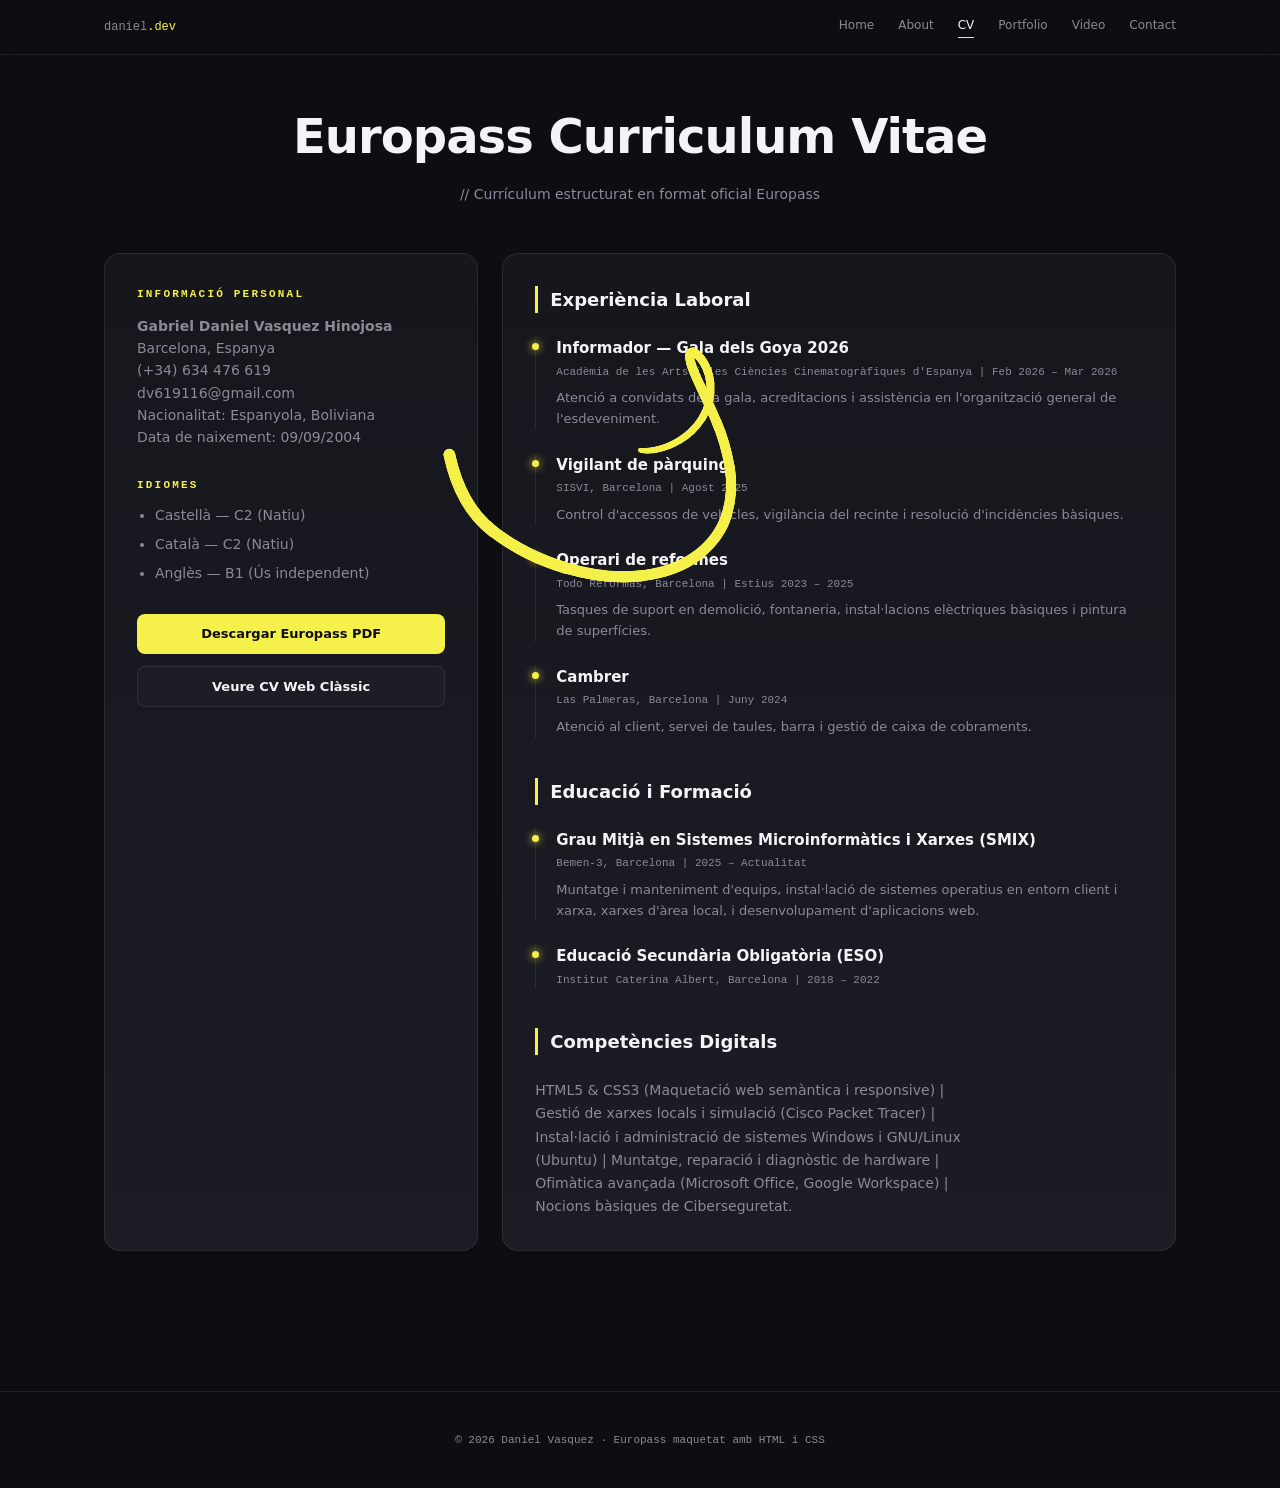
==== europass.html @ 52f86ac4 "Update" ====
<!DOCTYPE html>
<html lang="ca">

<head>
  <meta charset="UTF-8">
  <title>Europass HTML · Daniel Vasquez</title>
  <link rel="stylesheet" href="css/styles.css">
</head>

<body>

  <!-- He consultat CodePen i W3Schools per al codi. -->
  <canvas id="cursor-canvas"></canvas>

  <header class="navbar">
    <div class="nav-inner">
      <a href="index.html" class="brand">daniel<span class="accent">.dev</span></a>
      <nav class="nav-links">
        <a href="index.html#home">Home</a>
        <a href="index.html#about">About</a>
        <a href="index.html#cv" class="active">CV</a>
        <a href="index.html#portfolio">Portfolio</a>
        <a href="index.html#video">Video</a>
        <a href="index.html#contact">Contact</a>
      </nav>
    </div>
  </header>

  <main class="container">
    <section class="snap-section">
      <h2 class="section-title">Europass Curriculum Vitae</h2>
      <p class="section-subtitle">// Currículum estructurat en format oficial Europass</p>

      <div class="cv-grid">
        <aside class="cv-side">
          <h3>Informació Personal</h3>
          <p>
            <strong>Gabriel Daniel Vasquez Hinojosa</strong><br>
            Barcelona, Espanya<br>
            (+34) 634 476 619<br>
            dv619116@gmail.com<br>
            Nacionalitat: Espanyola, Boliviana<br>
            Data de naixement: 09/09/2004
          </p>

          <h3>Idiomes</h3>
          <ul>
            <li>Castellà — C2 (Natiu)</li>
            <li>Català — C2 (Natiu)</li>
            <li>Anglès — B1 (Ús independent)</li>
          </ul>

          <div class="download-row" style="margin-top: 30px;">
            <a class="btn btn-primary" href="img/europass.pdf" target="_blank" rel="noopener">Descargar Europass PDF</a>
            <a class="btn btn-outline" href="index.html#cv">Veure CV Web Clàssic</a>
          </div>
        </aside>

        <div class="cv-main-box">
          <h3>Experiència Laboral</h3>

          <div class="timeline-item">
            <h4>Informador — Gala dels Goya 2026</h4>
            <small>Acadèmia de les Arts i les Ciències Cinematogràfiques d'Espanya | Feb 2026 – Mar 2026</small>
            <p>Atenció a convidats de la gala, acreditacions i assistència en l'organització general de l'esdeveniment.</p>
          </div>

          <div class="timeline-item">
            <h4>Vigilant de pàrquing</h4>
            <small>SISVI, Barcelona | Agost 2025</small>
            <p>Control d'accessos de vehicles, vigilància del recinte i resolució d'incidències bàsiques.</p>
          </div>

          <div class="timeline-item">
            <h4>Operari de reformes</h4>
            <small>Todo Reformas, Barcelona | Estius 2023 – 2025</small>
            <p>Tasques de suport en demolició, fontaneria, instal·lacions elèctriques bàsiques i pintura de superfícies.</p>
          </div>

          <div class="timeline-item">
            <h4>Cambrer</h4>
            <small>Las Palmeras, Barcelona | Juny 2024</small>
            <p>Atenció al client, servei de taules, barra i gestió de caixa de cobraments.</p>
          </div>

          <h3>Educació i Formació</h3>

          <div class="timeline-item">
            <h4>Grau Mitjà en Sistemes Microinformàtics i Xarxes (SMIX)</h4>
            <small>Bemen-3, Barcelona | 2025 – Actualitat</small>
            <p>Muntatge i manteniment d'equips, instal·lació de sistemes operatius en entorn client i xarxa, xarxes d'àrea local, i desenvolupament d'aplicacions web.</p>
          </div>

          <div class="timeline-item">
            <h4>Educació Secundària Obligatòria (ESO)</h4>
            <small>Institut Caterina Albert, Barcelona | 2018 – 2022</small>
          </div>

          <h3>Competències Digitals</h3>
          <p class="paragraph" style="margin-top: 10px;">
            HTML5 & CSS3 (Maquetació web semàntica i responsive) | Gestió de xarxes locals i simulació (Cisco Packet Tracer) | Instal·lació i administració de sistemes Windows i GNU/Linux (Ubuntu) | Muntatge, reparació i diagnòstic de hardware | Ofimàtica avançada (Microsoft Office, Google Workspace) | Nocions bàsiques de Ciberseguretat.
          </p>
        </div>
      </div>
    </section>
  </main>

  <footer>
    <div class="container">
      <p>© 2026 Daniel Vasquez · Europass maquetat amb HTML i CSS</p>
    </div>
  </footer>

  <!-- Enllaç del cursor per a l'animació. -->
  <script src="js/cursor.js"></script>
</body>
</html>
---- css/styles.css ----
/* He consultat W3Schools com a ajuda per a aquest codi */

:root {
  --bg: #0d0d12;
  --surface: #16161d;
  --surface-2: #1c1c25;
  --fg: #f4f4f7;
  --muted: #8a8a98;
  --border: rgba(255, 255, 255, .08);
  --input-bg: rgba(255, 255, 255, .03);
  --primary: #f5f04a;
  --primary-fg: #0d0d12;
  --radius: 16px;
  --grid-color: rgba(255, 255, 255, .04);
  --font-display: "Space Grotesk", system-ui, sans-serif;
  --font-mono: "JetBrains Mono", ui-monospace, monospace;
}

* {
  box-sizing: border-box;
  margin: 0;
  padding: 0;
  border-color: var(--border);
}

html {
  scroll-behavior: smooth;
}

body {
  font-family: var(--font-display);
  background: var(--bg);
  color: var(--fg);
  -webkit-font-smoothing: antialiased;
  line-height: 1.5;
  overflow-x: hidden;
  position: relative;
}

a {
  color: inherit;
  text-decoration: none;
}

button {
  font-family: inherit;
  cursor: pointer;
  border: none;
  background: none;
  color: inherit;
}

img {
  display: block;
  max-width: 100%;
}

.container {
  max-width: 1120px;
  margin: 0 auto;
  padding: 0 24px;
}

.muted {
  color: var(--muted);
}

.accent {
  color: var(--primary);
}

.mono {
  font-family: var(--font-mono);
}

.small {
  font-size: 12px;
}

.bg-grid {
  position: absolute;
  inset: 0;
  background-image:
    linear-gradient(to right, var(--grid-color) 1px, transparent 1px),
    linear-gradient(to bottom, var(--grid-color) 1px, transparent 1px);
  background-size: 48px 48px;
  opacity: .6;
  pointer-events: none;
}

.glow-spot {
  position: absolute;
  inset-inline: 0;
  top: 0;
  height: 600px;
  background: radial-gradient(60% 60% at 50% 0%, rgba(245, 240, 74, .08), transparent 70%);
  pointer-events: none;
}

.glow-spot.soft {
  height: 360px;
  opacity: .5;
}

.preloader {
  position: fixed;
  inset: 0;
  z-index: 100;
  display: grid;
  place-items: center;
  background: var(--bg);
  animation: fadeOutPreloader 0.5s ease-out 1.6s forwards;
}

.preloader-inner {
  display: flex;
  flex-direction: column;
  align-items: center;
  gap: 16px;
}

.preloader-icons {
  display: flex;
  gap: 8px;
}

.pi-chip {
  display: grid;
  place-items: center;
  width: 32px;
  height: 32px;
  border-radius: 8px;
  background: linear-gradient(180deg, var(--surface), var(--surface-2));
  border: 1px solid var(--border);
  color: var(--muted);
  font-size: 11px;
  font-family: var(--font-mono);
}

.pi-chip.pi-active {
  color: var(--primary);
}

.preloader-text {
  text-align: center;
  font-weight: 600;
  font-size: 14px;
  margin: 0;
  line-height: 1.3;
}

.preloader-url {
  font-family: var(--font-mono);
  font-size: 10px;
  color: var(--muted);
  padding: 4px 10px;
  border-radius: 6px;
  background: linear-gradient(180deg, var(--surface), var(--surface-2));
  border: 1px solid var(--border);
}

@keyframes fadeOutPreloader {
  0% {
    opacity: 1;
    pointer-events: auto;
  }

  99% {
    opacity: 0;
    pointer-events: auto;
  }

  100% {
    opacity: 0;
    pointer-events: none;
    transform: translateY(-12px);
    visibility: hidden;
  }
}

.navbar {
  position: fixed;
  inset-inline: 0;
  top: 0;
  z-index: 50;
  backdrop-filter: blur(12px);
  -webkit-backdrop-filter: blur(12px);
  border-bottom: 1px solid var(--border);
}

.nav-inner {
  max-width: 1120px;
  margin: 0 auto;
  padding: 16px 24px;
  display: flex;
  align-items: center;
  justify-content: space-between;
}

.brand {
  font-family: var(--font-mono);
  font-size: 12px;
  color: var(--muted);
  transition: color .2s;
}

.brand:hover {
  color: var(--fg);
}

.nav-links {
  display: flex;
  gap: 24px;
  font-size: 12px;
}

.nav-links a {
  position: relative;
  color: var(--muted);
  transition: color .2s;
  padding-bottom: 4px;
}

.nav-links a:hover {
  color: var(--fg);
}
.nav-links a.active,
body:has(#home:target) .nav-links a[href="#home"],
body:has(#about:target) .nav-links a[href="#about"],
body:has(#cv:target) .nav-links a[href="#cv"],
body:has(#portfolio:target) .nav-links a[href="#portfolio"],
body:has(#video:target) .nav-links a[href="#video"],
body:has(#contact:target) .nav-links a[href="#contact"],
body:not(:has(:target)) .nav-links a[href="#home"] {
  color: var(--fg);
}

.nav-links a.active::after,
body:has(#home:target) .nav-links a[href="#home"]::after,
body:has(#about:target) .nav-links a[href="#about"]::after,
body:has(#cv:target) .nav-links a[href="#cv"]::after,
body:has(#portfolio:target) .nav-links a[href="#portfolio"]::after,
body:has(#video:target) .nav-links a[href="#video"]::after,
body:has(#contact:target) .nav-links a[href="#contact"]::after,
body:not(:has(:target)) .nav-links a[href="#home"]::after {
  content: "";
  position: absolute;
  left: 0;
  bottom: 0;
  width: 100%;
  height: 1px;
  background: var(--primary);
}

.snap-section {
  position: relative;
  min-height: 100vh;
  padding-top: 100px;
  padding-bottom: 60px;
  display: flex;
  flex-direction: column;
  justify-content: center;
}

.section-title {
  text-align: center;
  font-family: var(--font-display);
  font-size: clamp(32px, 4.5vw, 48px);
  font-weight: 700;
  margin: 0;
  letter-spacing: -.02em;
}

.section-subtitle {
  text-align: center;
  margin-top: 12px;
  font-size: 14px;
  color: var(--muted);
  margin-bottom: 48px;
}

.hero {
  position: relative;
  overflow: hidden;
  min-height: 100vh;
  padding-top: 128px;
}

.hero-inner {
  position: relative;
  display: grid;
  grid-template-columns: 1.2fr 1fr;
  align-items: center;
  gap: 48px;
  padding-bottom: 96px;
}

.eyebrow {
  font-family: var(--font-mono);
  font-size: 11px;
  text-transform: uppercase;
  letter-spacing: .2em;
  color: var(--muted);
  margin: 0 0 24px;
}

.display {
  font-family: var(--font-display);
  font-size: clamp(48px, 7vw, 80px);
  font-weight: 700;
  line-height: .95;
  letter-spacing: -.02em;
  margin: 0;
}

.display .muted {
  color: var(--muted);
}

.role {
  font-family: var(--font-mono);
  font-size: 14px;
  color: var(--primary);
  margin: 16px 0 0;
}

.paragraph {
  margin-top: 24px;
  max-width: 28rem;
  font-size: 14px;
  color: var(--muted);
  line-height: 1.65;
}

.tag-row {
  display: flex;
  flex-wrap: wrap;
  gap: 8px;
  margin-top: 24px;
}

.tag {
  padding: 4px 12px;
  border-radius: 6px;
  border: 1px solid var(--border);
  background: rgba(255, 255, 255, .03);
  font-family: var(--font-mono);
  font-size: 11px;
  color: var(--muted);
}

.meta-list {
  margin-top: 40px;
  font-family: var(--font-mono);
  font-size: 11px;
  color: var(--muted);
}

.meta-list p {
  margin: 4px 0;
}

.caret {
  animation: blink 1s step-end infinite;
}

@keyframes blink {

  0%,
  100% {
    opacity: 1
  }

  50% {
    opacity: 0
  }
}

.scroll-hint {
  position: absolute;
  left: 50%;
  bottom: 24px;
  transform: translateX(-50%);
  font-family: var(--font-mono);
  font-size: 10px;
  color: var(--muted);
  pointer-events: none;
}

.fade-up {
  animation: fade-up .7s ease-out both;
}

@keyframes fade-up {
  from {
    opacity: 0;
    transform: translateY(16px);
  }

  to {
    opacity: 1;
    transform: translateY(0);
  }
}

.hero-image-container {
  display: flex;
  justify-content: center;
  align-items: center;
  position: relative;
}

.hero-image-wrap {
  position: relative;
  width: 100%;
  max-width: 320px;
  border-radius: var(--radius);
  overflow: hidden;
  box-shadow: 0 30px 60px -20px rgba(0, 0, 0, .7);
  transition: transform 0.3s ease;
}

.hero-image-wrap::before {
  content: "";
  position: absolute;
  inset: 0;
  border-radius: var(--radius);
  border: 1px solid var(--border);
  z-index: 2;
  pointer-events: none;
  transition: border-color 0.3s ease;
}

.hero-image-wrap:hover {
  transform: translateY(-4px);
}

.hero-image-wrap:hover::before {
  border-color: rgba(245, 240, 74, 0.3);
}

.hero-profile-img {
  width: 100%;
  aspect-ratio: 3 / 4;
  object-fit: cover;
  filter: grayscale(30%);
  transition: filter 0.3s ease;
  display: block;
}

.hero-image-wrap:hover .hero-profile-img {
  filter: grayscale(0%);
}

.about {
  position: relative;
  padding: 128px 0;
}

.about-inner {
  position: relative;
  display: grid;
  grid-template-columns: 1.2fr 1fr;
  gap: 48px;
  align-items: center;
}

.quote {
  margin-top: 16px;
  padding-left: 16px;
  border-left: 2px solid rgba(245, 240, 74, .4);
  font-style: italic;
  color: var(--muted);
  font-size: 14px;
  max-width: 28rem;
}

.about-video-wrap {
  position: relative;
  border-radius: var(--radius);
  overflow: hidden;
  border: 1px solid var(--border);
  box-shadow: 0 20px 40px -10px rgba(0, 0, 0, .5);
}

.about-video-wrap video {
  width: 100%;
  display: block;
  object-fit: cover;
}

.cv-grid {
  display: grid;
  grid-template-columns: 1fr 1.8fr;
  gap: 24px;
}

.cv-side,
.cv-main-box {
  padding: 32px;
  border-radius: var(--radius);
  background: linear-gradient(180deg, var(--surface), var(--surface-2));
  border: 1px solid var(--border);
}

.cv-side h3 {
  font-family: var(--font-mono);
  font-size: 11px;
  text-transform: uppercase;
  letter-spacing: .2em;
  color: var(--primary);
  margin: 28px 0 12px;
}

.cv-side h3:first-child {
  margin-top: 0;
}

.cv-side p {
  font-size: 14px;
  color: var(--muted);
  line-height: 1.6;
}

.cv-side ul {
  padding-left: 18px;
  list-style: disc;
  font-size: 14px;
  color: var(--muted);
}

.cv-side li {
  margin-bottom: 8px;
}

.download-row {
  margin-top: 32px;
  display: flex;
  flex-direction: column;
  gap: 12px;
}

.btn {
  display: inline-flex;
  align-items: center;
  justify-content: center;
  padding: 10px 20px;
  border-radius: 8px;
  font-size: 13px;
  font-weight: 600;
  transition: all 0.2s ease;
  cursor: pointer;
}

.btn-primary {
  background: var(--primary);
  color: var(--primary-fg);
}

.btn-primary:hover {
  opacity: 0.9;
  transform: translateY(-1px);
}

.btn-outline {
  border: 1px solid var(--border);
  color: var(--fg);
  background: rgba(255, 255, 255, 0.02);
}

.btn-outline:hover {
  background: rgba(255, 255, 255, 0.06);
  border-color: rgba(255, 255, 255, 0.15);
}

.cv-main-box h3 {
  font-size: 18px;
  font-weight: 700;
  margin-bottom: 24px;
  border-left: 3px solid var(--primary);
  padding-left: 12px;
}

.cv-main-box h3:not(:first-child) {
  margin-top: 40px;
}

.timeline-item {
  margin-bottom: 24px;
  padding-left: 20px;
  border-left: 1px solid var(--border);
  position: relative;
}

.timeline-item::before {
  content: "";
  position: absolute;
  left: -4px;
  top: 6px;
  width: 7px;
  height: 7px;
  border-radius: 50%;
  background: var(--primary);
  box-shadow: 0 0 8px var(--primary);
}

.timeline-item h4 {
  font-size: 15px;
  font-weight: 600;
  color: var(--fg);
  margin-bottom: 4px;
}

.timeline-item small {
  font-family: var(--font-mono);
  font-size: 11px;
  color: var(--muted);
  display: block;
  margin-bottom: 8px;
}

.timeline-item p {
  font-size: 13px;
  color: var(--muted);
  line-height: 1.6;
}

.portfolio {
  position: relative;
  padding: 128px 0;
}

.tabs {
  display: grid;
  grid-template-columns: repeat(2, 1fr);
  max-width: 20rem;
  margin: 40px auto 0;
  padding: 4px;
  background: linear-gradient(180deg, var(--surface), var(--surface-2));
  border: 1px solid var(--border);
  border-radius: 10px;
  font-size: 12px;
}

.tab {
  padding: 8px 12px;
  border-radius: 6px;
  color: var(--muted);
  text-align: center;
  transition: background .2s, color .2s;
  cursor: pointer;
  font-weight: 500;
}

.tab:hover {
  color: var(--fg);
}

.tab-radio-input {
  display: none;
}

.tab-panel {
  display: none;
  margin-top: 48px;
  animation: fade-up .4s ease-out;
}

#tab-projects:checked~.projects-panel {
  display: block;
}

#tab-stack:checked~.stack-panel {
  display: block;
}

#tab-projects:checked~.tabs label[for="tab-projects"],
#tab-stack:checked~.tabs label[for="tab-stack"] {
  background: var(--surface-2);
  color: var(--fg);
}

.grid-3 {
  display: grid;
  gap: 24px;
  grid-template-columns: repeat(auto-fill, minmax(280px, 1fr));
}

.project-card {
  overflow: hidden;
  border-radius: var(--radius);
  background: linear-gradient(180deg, var(--surface), var(--surface-2));
  border: 1px solid var(--border);
  transition: transform .25s ease, border-color 0.25s ease;
  display: flex;
  flex-direction: column;
}

.project-card:hover {
  transform: translateY(-4px);
  border-color: rgba(255, 255, 255, 0.15);
}

.project-cover {
  position: relative;
  aspect-ratio: 16 / 10;
  border-bottom: 1px solid var(--border);
  background: var(--bg);
  overflow: hidden;
}

.project-cover img,
.project-cover video {
  width: 100%;
  height: 100%;
  object-fit: cover;
  transition: transform 0.4s ease;
}

.project-card:hover .project-cover img {
  transform: scale(1.03);
}

.project-body {
  padding: 20px;
  display: flex;
  flex-direction: column;
  flex-grow: 1;
}

.project-body h3 {
  margin: 0;
  font-size: 15px;
  font-weight: 600;
}

.project-body p {
  margin: 8px 0 0;
  font-size: 12px;
  color: var(--muted);
  line-height: 1.6;
  flex-grow: 1;
}

.project-foot {
  display: flex;
  align-items: center;
  justify-content: space-between;
  margin-top: 20px;
  font-size: 12px;
}

.pill-accent {
  padding: 4px 10px;
  border-radius: 4px;
  background: rgba(245, 240, 74, .1);
  color: var(--primary);
  font-weight: 600;
  font-size: 11px;
  transition: background 0.2s;
}

.pill-accent:hover {
  background: rgba(245, 240, 74, .2);
}

.grid-stack {
  display: grid;
  gap: 16px;
  grid-template-columns: repeat(auto-fill, minmax(130px, 1fr));
}

.stack-item {
  display: flex;
  flex-direction: column;
  align-items: center;
  gap: 12px;
  padding: 20px;
  border-radius: 12px;
  background: linear-gradient(180deg, var(--surface), var(--surface-2));
  border: 1px solid var(--border);
  transition: transform .25s, border-color 0.25s;
  font-size: 12px;
  color: var(--muted);
  text-align: center;
}

.stack-item:hover {
  transform: translateY(-4px);
  border-color: rgba(255, 255, 255, 0.15);
  color: var(--fg);
}

.stack-glyph {
  display: grid;
  place-items: center;
  width: 48px;
  height: 48px;
  border-radius: 10px;
  font-family: var(--font-mono);
  font-weight: 700;
  font-size: 18px;
}

.video-container {
  max-width: 640px;
  margin: 40px auto 0;
  border-radius: var(--radius);
  overflow: hidden;
  border: 1px solid var(--border);
  box-shadow: 0 30px 60px -20px rgba(0, 0, 0, .8);
}

.video-container video {
  width: 100%;
  aspect-ratio: 16 / 9;
  object-fit: cover;
  display: block;
}

.contact {
  position: relative;
  padding: 128px 0;
}

.contact-title {
  text-align: center;
  font-family: var(--font-display);
  font-size: clamp(32px, 5.5vw, 56px);
  font-weight: 700;
  margin: 0;
  color: #fff;
  letter-spacing: -.02em;
}

.contact-grid {
  display: grid;
  grid-template-columns: 1fr 1.5fr;
  gap: 24px;
  margin-top: 48px;
}

.card {
  padding: 32px;
  border-radius: var(--radius);
  background: linear-gradient(180deg, var(--surface), var(--surface-2));
  border: 1px solid var(--border);
}

.card h3 {
  margin: 0;
  font-size: 18px;
  font-weight: 700;
}

.card p {
  margin: 6px 0 0;
  font-size: 13px;
  color: var(--muted);
  line-height: 1.5;
}

.card input,
.card textarea {
  width: 100%;
  padding: 10px 12px;
  background: var(--input-bg);
  border: 1px solid var(--border);
  border-radius: 8px;
  font-family: inherit;
  font-size: 13px;
  color: var(--fg);
  outline: none;
  transition: border-color .2s;
  margin-top: 14px;
}

.card input:focus,
.card textarea:focus {
  border-color: var(--primary);
}

.card textarea {
  resize: vertical;
  min-height: 100px;
}

.card button {
  width: 100%;
  padding: 12px;
  background: var(--primary);
  color: var(--primary-fg);
  border-radius: 8px;
  font-weight: 600;
  font-size: 13px;
  margin-top: 16px;
  transition: opacity 0.2s, transform 0.1s;
}

.card button:hover {
  opacity: 0.9;
}

.card button:active {
  transform: scale(0.99);
}

.divider {
  height: 1px;
  background: var(--border);
  margin: 28px 0 20px;
}

.connect {
  display: flex;
  align-items: center;
  gap: 12px;
  padding: 12px;
  margin-top: 12px;
  border: 1px solid var(--border);
  border-radius: 8px;
  transition: border-color .2s, background .2s;
}

.connect:hover {
  border-color: rgba(245, 240, 74, .4);
  background: rgba(255, 255, 255, 0.02);
}

.connect .li {
  display: grid;
  place-items: center;
  width: 32px;
  height: 32px;
  border-radius: 6px;
  background: #0A66C2;
  color: #fff;
  font-size: 12px;
  font-weight: 700;
}

.connect .gh {
  display: grid;
  place-items: center;
  width: 32px;
  height: 32px;
  border-radius: 6px;
  background: #24292e;
  color: #fff;
  font-size: 12px;
  font-weight: 700;
}

.connect .em {
  display: grid;
  place-items: center;
  width: 32px;
  height: 32px;
  border-radius: 6px;
  background: #ea4335;
  color: #fff;
  font-size: 14px;
  font-weight: 700;
}

.connect p {
  margin: 0;
  font-size: 13px;
  font-weight: 600;
}

footer {
  margin-top: 80px;
  padding: 40px 0;
  border-top: 1px solid var(--border);
  text-align: center;
  font-family: var(--font-mono);
  font-size: 11px;
  color: var(--muted);
}

/* Estils del cursor. */
#cursor-canvas {
  position: fixed;
  top: 0;
  left: 0;
  width: 100vw;
  height: 100vh;
  pointer-events: none;
  z-index: 9999;
}
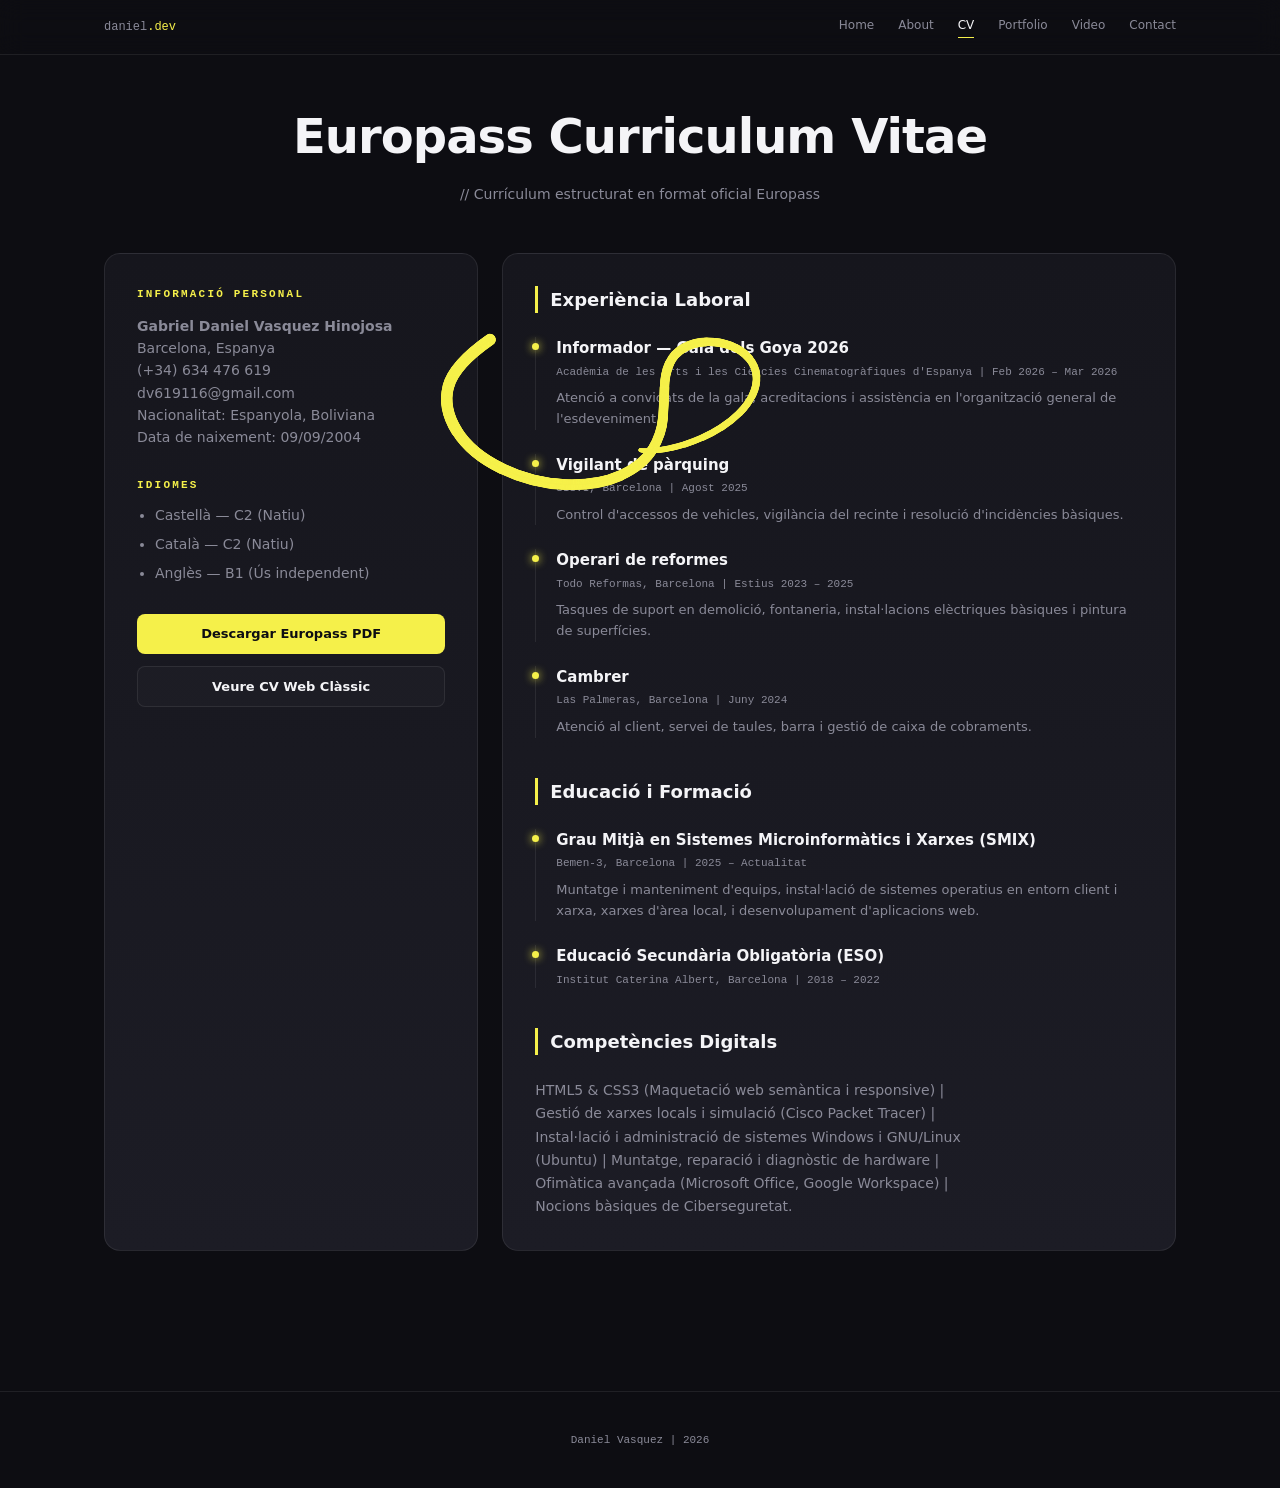
==== commit 6f743e8f: "Update europass.html" ====
--- a/europass.html
+++ b/europass.html
@@ -107,11 +107,11 @@
 
   <footer>
     <div class="container">
-      <p>© 2026 Daniel Vasquez · Europass maquetat amb HTML i CSS</p>
+      <p> Daniel Vasquez | 2026 </p>
     </div>
   </footer>
 
   <!-- Enllaç del cursor per a l'animació. -->
   <script src="js/cursor.js"></script>
 </body>
-</html>+</html>
